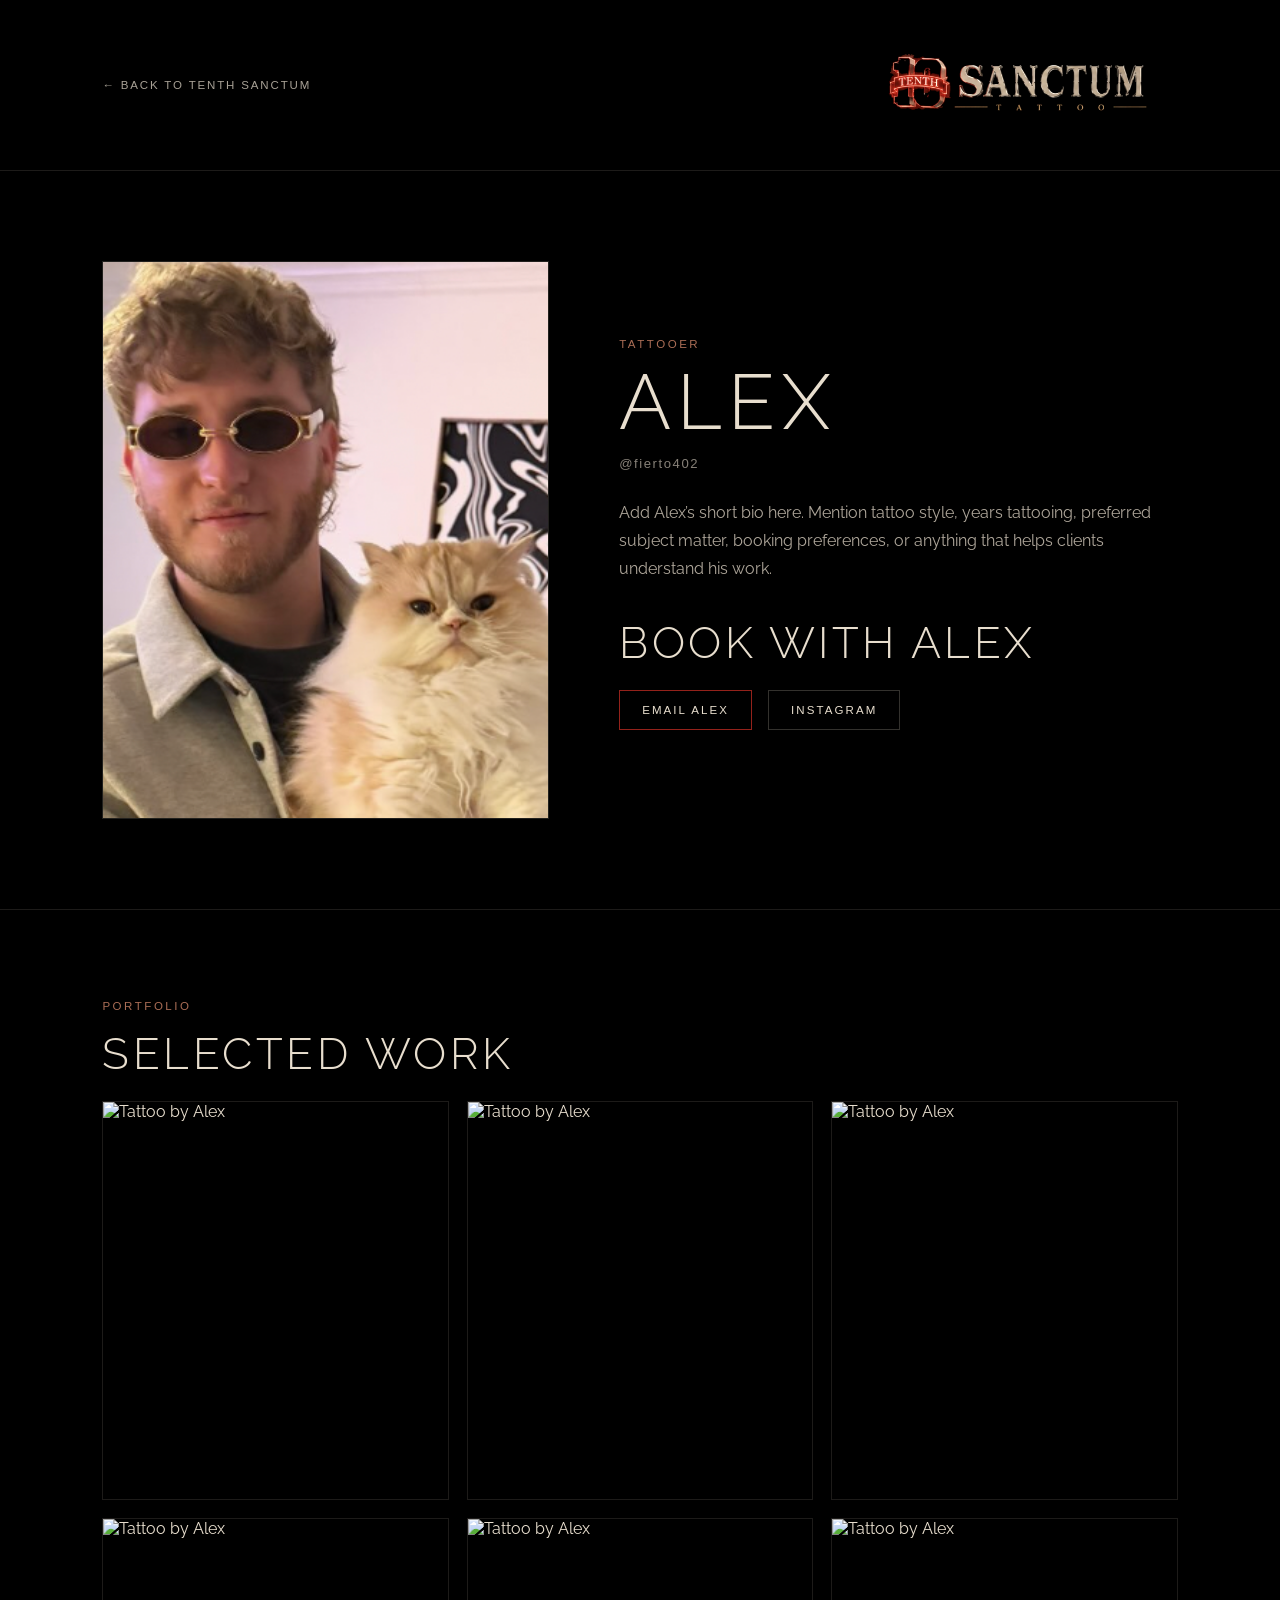
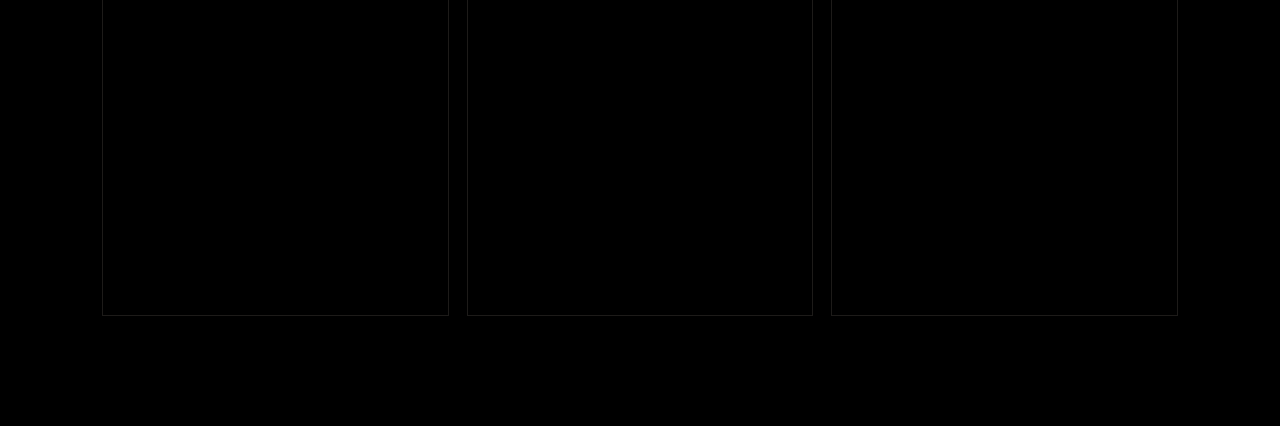
==== alex.html @ 781fb2b7 "Create alex.html" ====
<!DOCTYPE html>
<html lang="en">
<head>
  <meta charset="UTF-8" />
  <meta name="viewport" content="width=device-width, initial-scale=1.0" />

  <title>Alex | Tenth Sanctum Tattoo</title>

  <link rel="preconnect" href="https://fonts.googleapis.com">
  <link rel="preconnect" href="https://fonts.gstatic.com" crossorigin>
  <link href="https://fonts.googleapis.com/css2?family=Raleway:wght@300;400;600;700&display=swap" rel="stylesheet">

  <link rel="stylesheet" href="artist.css" />
</head>

<body>
  <header class="artist-header">
    <a href="index.html" class="back-link">← Back to Tenth Sanctum</a>
    <img src="Images/logo.PNG" alt="Tenth Sanctum Tattoo" class="artist-logo" />
  </header>

  <main>
    <section class="artist-profile">
      <div class="artist-photo-wrap">
        <img src="Images/artists/alex-profile.png" alt="Alex" class="artist-profile-photo" />
      </div>

      <div class="artist-profile-copy">
        <p class="section-kicker">Tattooer</p>
        <h1>Alex</h1>
        <p class="artist-handle">@fierto402</p>

        <p class="artist-bio">
          Add Alex’s short bio here. Mention tattoo style, years tattooing, preferred subject matter,
          booking preferences, or anything that helps clients understand his work.
        </p>

        <div class="artist-contact">
          <h2>Book with Alex</h2>

          <a href="mailto:EMAIL_HERE" class="artist-button">
            Email Alex
          </a>

          <a href="https://www.instagram.com/alex.downing/" target="_blank" rel="noopener" class="artist-button secondary">
            Instagram
          </a>
        </div>
      </div>
    </section>

    <section class="artist-gallery-section">
      <p class="section-kicker">Portfolio</p>
      <h2>Selected Work</h2>

      <div class="artist-gallery">
        <img src="Images/artists/alex/gallery-1.jpg" alt="Tattoo by Alex" />
        <img src="Images/artists/alex/gallery-2.jpg" alt="Tattoo by Alex" />
        <img src="Images/artists/alex/gallery-3.jpg" alt="Tattoo by Alex" />
        <img src="Images/artists/alex/gallery-4.jpg" alt="Tattoo by Alex" />
        <img src="Images/artists/alex/gallery-5.jpg" alt="Tattoo by Alex" />
        <img src="Images/artists/alex/gallery-6.jpg" alt="Tattoo by Alex" />
      </div>
    </section>
  </main>
</body>
</html>
---- artist.css ----
:root {
  --bg: #000;
  --cream: #e8dece;
  --red: #ff3b2f;
  --red-border: rgba(255, 59, 47, 0.58);
  --red-soft: rgba(255, 59, 47, 0.12);
  --line: rgba(232, 222, 206, 0.12);
}

* {
  box-sizing: border-box;
}

body {
  margin: 0;
  background: #000;
  color: var(--cream);
  font-family: "Raleway", Arial, sans-serif;
}

img {
  display: block;
  max-width: 100%;
}

a {
  color: inherit;
}

.artist-header {
  display: flex;
  align-items: center;
  justify-content: space-between;
  padding: 28px 8vw;
  border-bottom: 1px solid var(--line);
}

.back-link {
  font-family: Arial, sans-serif;
  font-size: 0.72rem;
  letter-spacing: 0.16em;
  text-transform: uppercase;
  text-decoration: none;
  color: rgba(232, 222, 206, 0.72);
}

.back-link:hover {
  color: var(--red);
}

.artist-logo {
  width: min(320px, 45vw);
}

.artist-profile {
  display: grid;
  grid-template-columns: minmax(280px, 0.8fr) minmax(320px, 1fr);
  gap: 70px;
  align-items: center;
  padding: 90px 8vw;
  border-bottom: 1px solid var(--line);
}

.artist-profile-photo {
  width: 100%;
  aspect-ratio: 4 / 5;
  object-fit: cover;
  border: 1px solid rgba(232, 222, 206, 0.14);
  filter: grayscale(0.15);
}

.section-kicker {
  margin: 0 0 16px;
  color: rgba(184, 118, 92, 0.92);
  font-family: Arial, sans-serif;
  font-size: 0.72rem;
  letter-spacing: 0.22em;
  text-transform: uppercase;
}

.artist-profile-copy h1 {
  margin: 0;
  font-size: clamp(2.8rem, 6vw, 6rem);
  line-height: 0.95;
  font-weight: 300;
  letter-spacing: 0.08em;
  text-transform: uppercase;
}

.artist-handle {
  margin: 18px 0 28px;
  color: rgba(232, 222, 206, 0.58);
  font-family: Arial, sans-serif;
  font-size: 0.82rem;
  letter-spacing: 0.12em;
}

.artist-bio {
  max-width: 620px;
  margin: 0 0 34px;
  color: rgba(232, 222, 206, 0.75);
  font-size: 1rem;
  line-height: 1.75;
}

.artist-contact h2,
.artist-gallery-section h2 {
  margin: 0 0 22px;
  font-size: clamp(1.8rem, 3.4vw, 3.2rem);
  font-weight: 300;
  letter-spacing: 0.08em;
  text-transform: uppercase;
}

.artist-button {
  display: inline-block;
  margin: 0 12px 12px 0;
  padding: 13px 22px;
  border: 1px solid var(--red-border);
  color: var(--cream);
  background: rgba(0, 0, 0, 0.24);
  font-family: Arial, sans-serif;
  font-size: 0.72rem;
  letter-spacing: 0.18em;
  text-transform: uppercase;
  text-decoration: none;
}

.artist-button:hover {
  background: var(--red-soft);
  color: #fff;
}

.artist-button.secondary {
  border-color: rgba(232, 222, 206, 0.22);
}

.artist-gallery-section {
  padding: 90px 8vw 110px;
}

.artist-gallery {
  display: grid;
  grid-template-columns: repeat(3, 1fr);
  gap: 18px;
}

.artist-gallery img {
  width: 100%;
  aspect-ratio: 1 / 1.15;
  object-fit: cover;
  border: 1px solid rgba(232, 222, 206, 0.12);
}

@media (max-width: 760px) {
  .artist-header {
    align-items: flex-start;
    gap: 20px;
  }

  .artist-profile {
    grid-template-columns: 1fr;
    gap: 38px;
    padding: 70px 28px;
  }

  .artist-gallery-section {
    padding: 70px 28px;
  }

  .artist-gallery {
    grid-template-columns: repeat(2, 1fr);
    gap: 12px;
  }
}
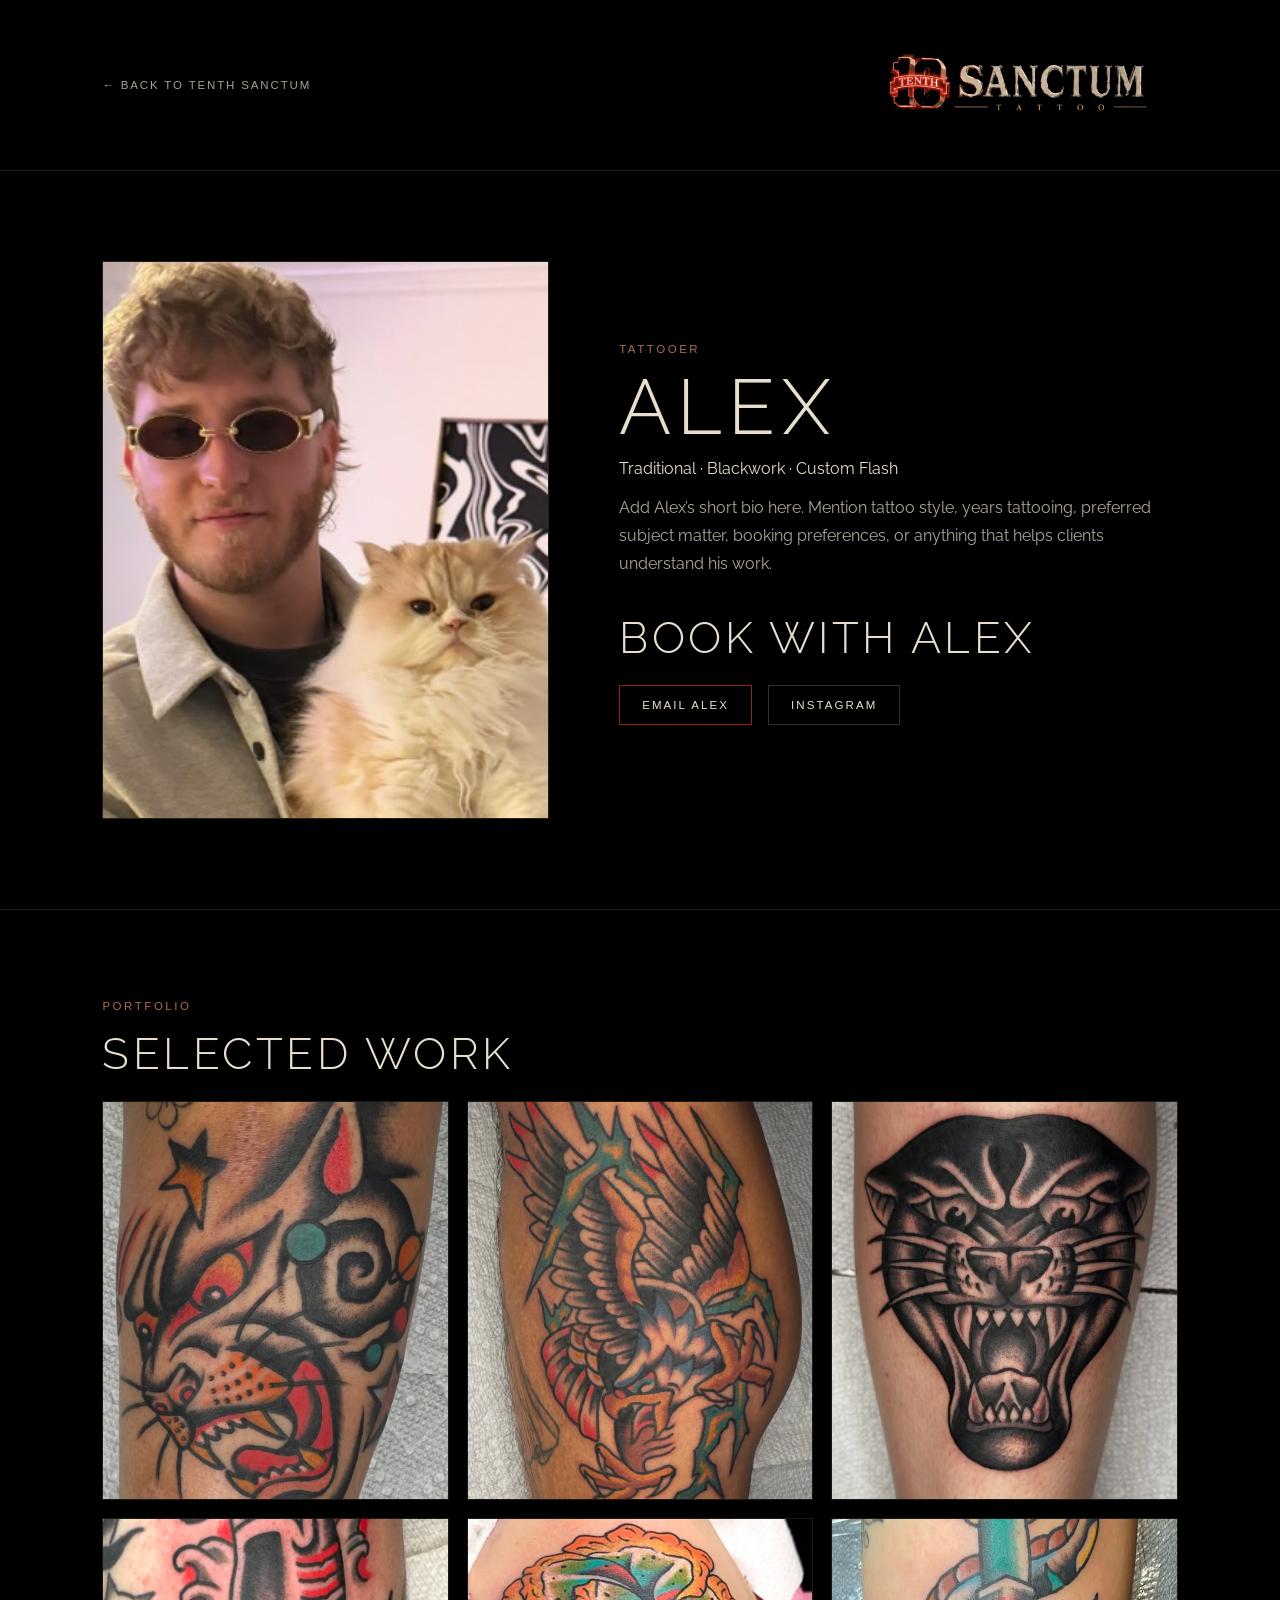
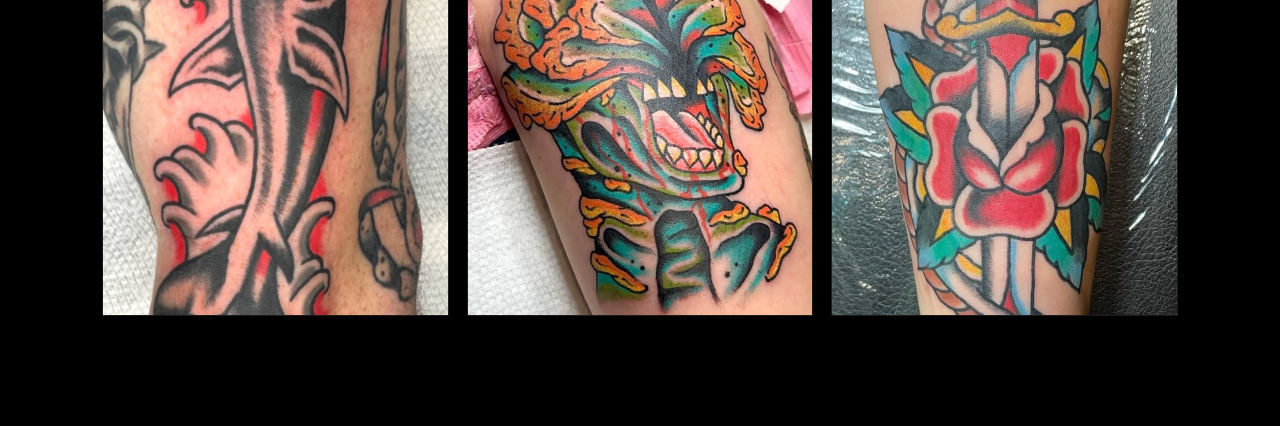
==== commit 14290b83: "Update alex.html" ====
--- a/alex.html
+++ b/alex.html
@@ -28,7 +28,7 @@
       <div class="artist-profile-copy">
         <p class="section-kicker">Tattooer</p>
         <h1>Alex</h1>
-        <p class="artist-handle">@fierto402</p>
+       <p class="artist-style">Traditional · Blackwork · Custom Flash</p>
 
         <p class="artist-bio">
           Add Alex’s short bio here. Mention tattoo style, years tattooing, preferred subject matter,
@@ -38,7 +38,7 @@
         <div class="artist-contact">
           <h2>Book with Alex</h2>
 
-          <a href="mailto:EMAIL_HERE" class="artist-button">
+          <a href="mailto:adowningtattoos@gmail.com" class="artist-button">
             Email Alex
           </a>
 
@@ -54,12 +54,12 @@
       <h2>Selected Work</h2>
 
       <div class="artist-gallery">
-        <img src="Images/artists/alex/gallery-1.jpg" alt="Tattoo by Alex" />
-        <img src="Images/artists/alex/gallery-2.jpg" alt="Tattoo by Alex" />
-        <img src="Images/artists/alex/gallery-3.jpg" alt="Tattoo by Alex" />
-        <img src="Images/artists/alex/gallery-4.jpg" alt="Tattoo by Alex" />
-        <img src="Images/artists/alex/gallery-5.jpg" alt="Tattoo by Alex" />
-        <img src="Images/artists/alex/gallery-6.jpg" alt="Tattoo by Alex" />
+        <img src="Images/artists/alex/gallery-1.png" alt="Tattoo by Alex" />
+        <img src="Images/artists/alex/gallery-2.png" alt="Tattoo by Alex" />
+        <img src="Images/artists/alex/gallery-3.png" alt="Tattoo by Alex" />
+        <img src="Images/artists/alex/gallery-4.png" alt="Tattoo by Alex" />
+        <img src="Images/artists/alex/gallery-5.png" alt="Tattoo by Alex" />
+        <img src="Images/artists/alex/gallery-6.png" alt="Tattoo by Alex" />
       </div>
     </section>
   </main>
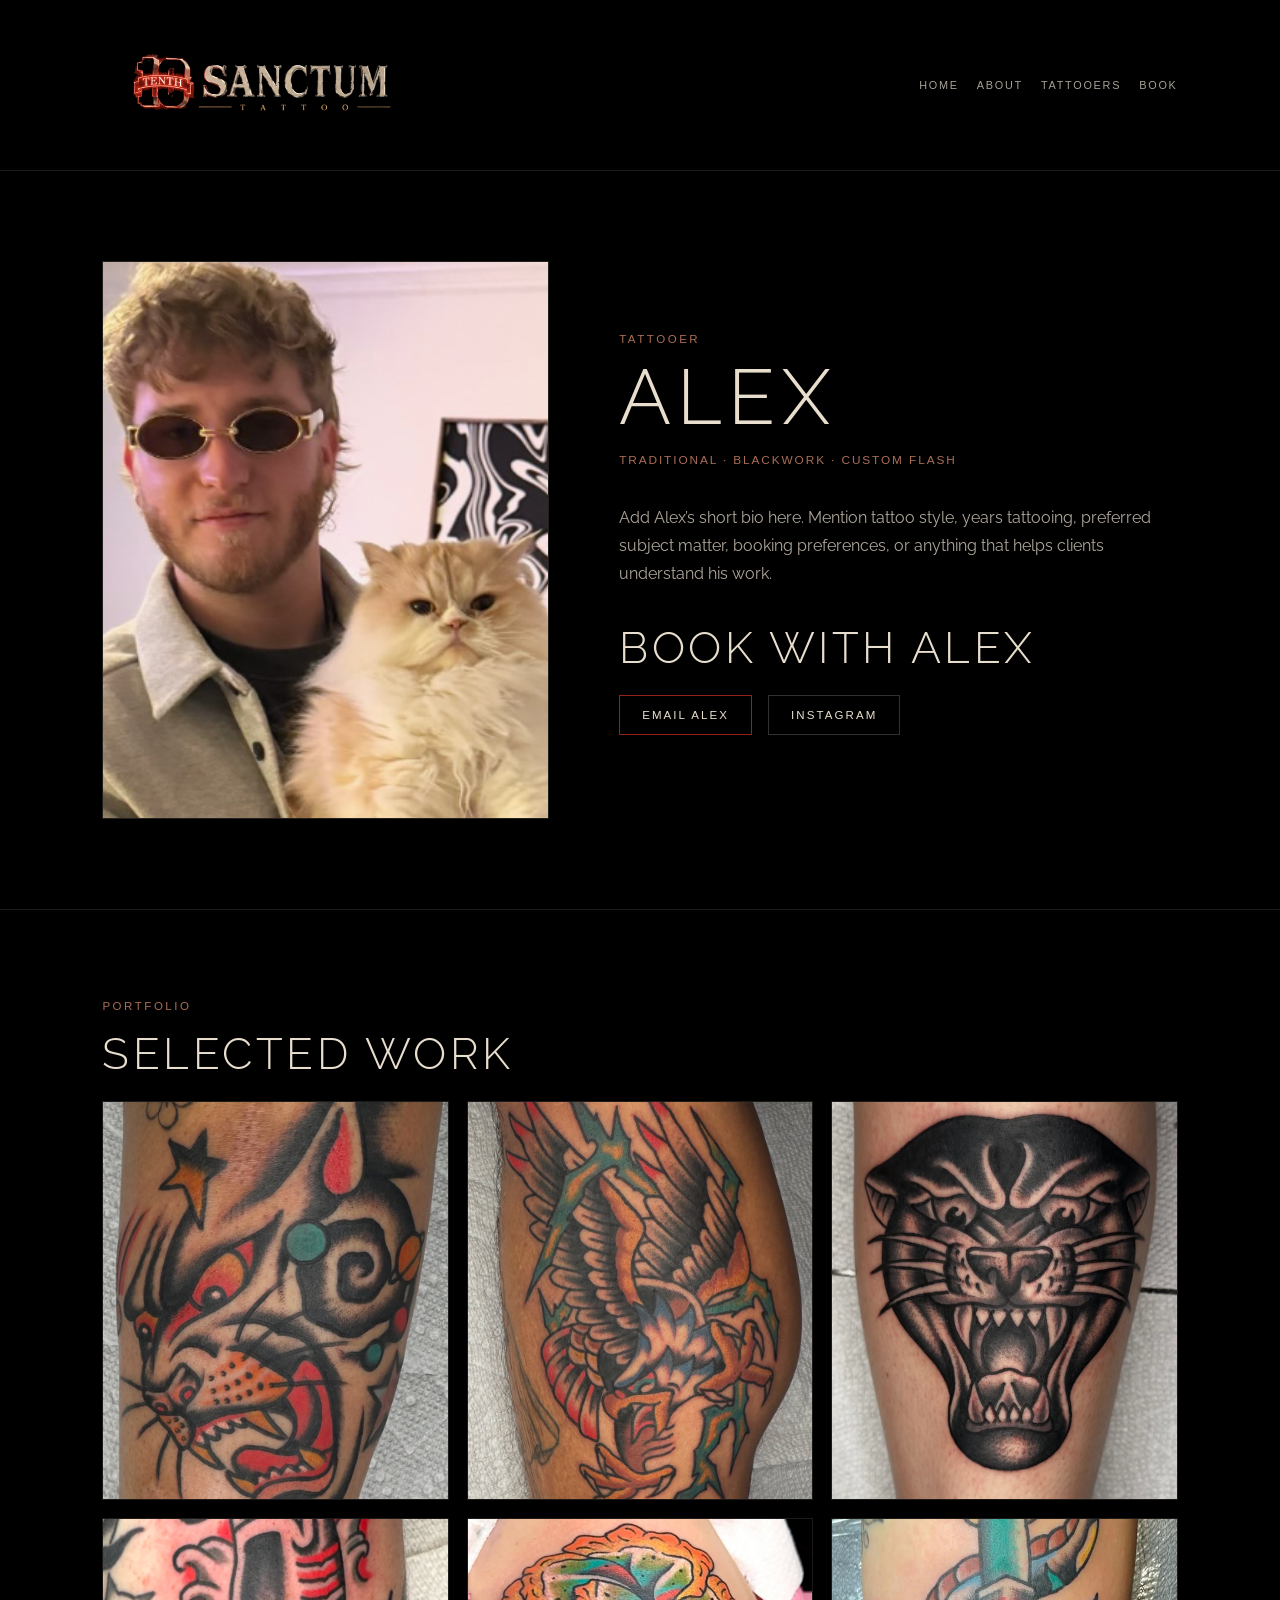
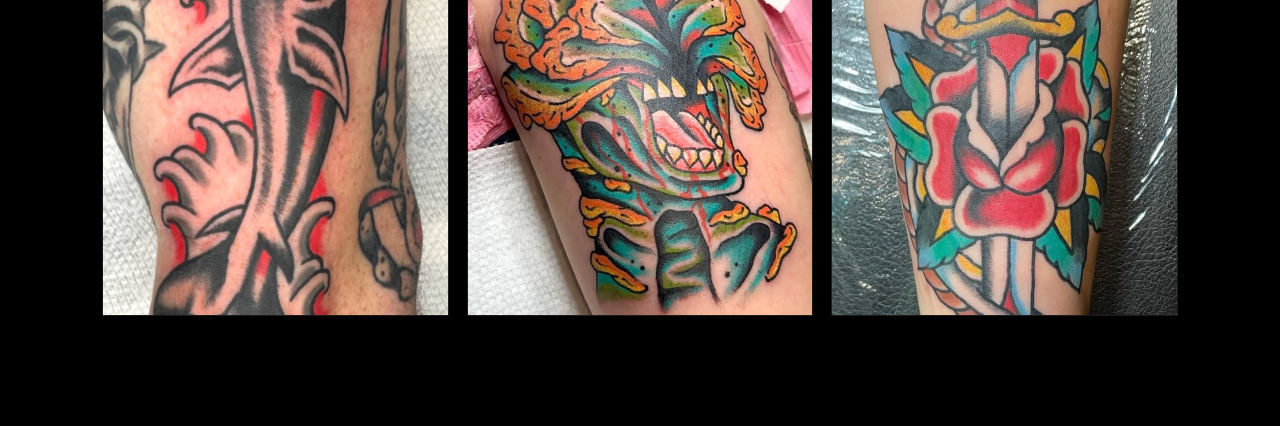
==== commit be23b659: "Update alex.html" ====
--- a/alex.html
+++ b/alex.html
@@ -14,10 +14,16 @@
 </head>
 
 <body>
-  <header class="artist-header">
-    <a href="index.html" class="back-link">← Back to Tenth Sanctum</a>
-    <img src="Images/logo.PNG" alt="Tenth Sanctum Tattoo" class="artist-logo" />
-  </header>
+<header class="artist-header">
+  <img src="Images/logo.PNG" alt="Tenth Sanctum Tattoo" class="artist-logo" />
+
+  <nav class="artist-page-nav">
+    <a href="index.html">Home</a>
+    <a href="index.html#about">About</a>
+    <a href="index.html#tattooers">Tattooers</a>
+    <a href="index.html#book">Book</a>
+  </nav>
+</header>
 
   <main>
     <section class="artist-profile">
--- a/artist.css
+++ b/artist.css
@@ -151,6 +151,34 @@
   object-fit: cover;
   border: 1px solid rgba(232, 222, 206, 0.12);
 }
+.artist-style {
+  margin: 16px 0 34px;
+  color: rgba(184, 118, 92, 0.92);
+  font-family: Arial, sans-serif;
+  font-size: 0.74rem;
+  line-height: 1.7;
+  letter-spacing: 0.16em;
+  text-transform: uppercase;
+}
+
+.artist-page-nav {
+  display: flex;
+  gap: 18px;
+  align-items: center;
+  font-family: Arial, sans-serif;
+  font-size: 0.68rem;
+  letter-spacing: 0.16em;
+  text-transform: uppercase;
+}
+
+.artist-page-nav a {
+  text-decoration: none;
+  color: rgba(232, 222, 206, 0.72);
+}
+
+.artist-page-nav a:hover {
+  color: var(--red);
+}
 
 @media (max-width: 760px) {
   .artist-header {
@@ -172,4 +200,30 @@
     grid-template-columns: repeat(2, 1fr);
     gap: 12px;
   }
-}
+  @media (max-width: 760px) {
+  .artist-header {
+    flex-direction: column;
+    align-items: center;
+    text-align: center;
+  }
+
+  .artist-page-nav {
+    justify-content: center;
+    flex-wrap: wrap;
+    gap: 12px 16px;
+  }
+
+  .back-link {
+    order: 2;
+  }
+
+  .artist-logo {
+    order: 1;
+    width: min(280px, 72vw);
+  }
+
+  .artist-page-nav {
+    order: 3;
+  }
+}
+}
